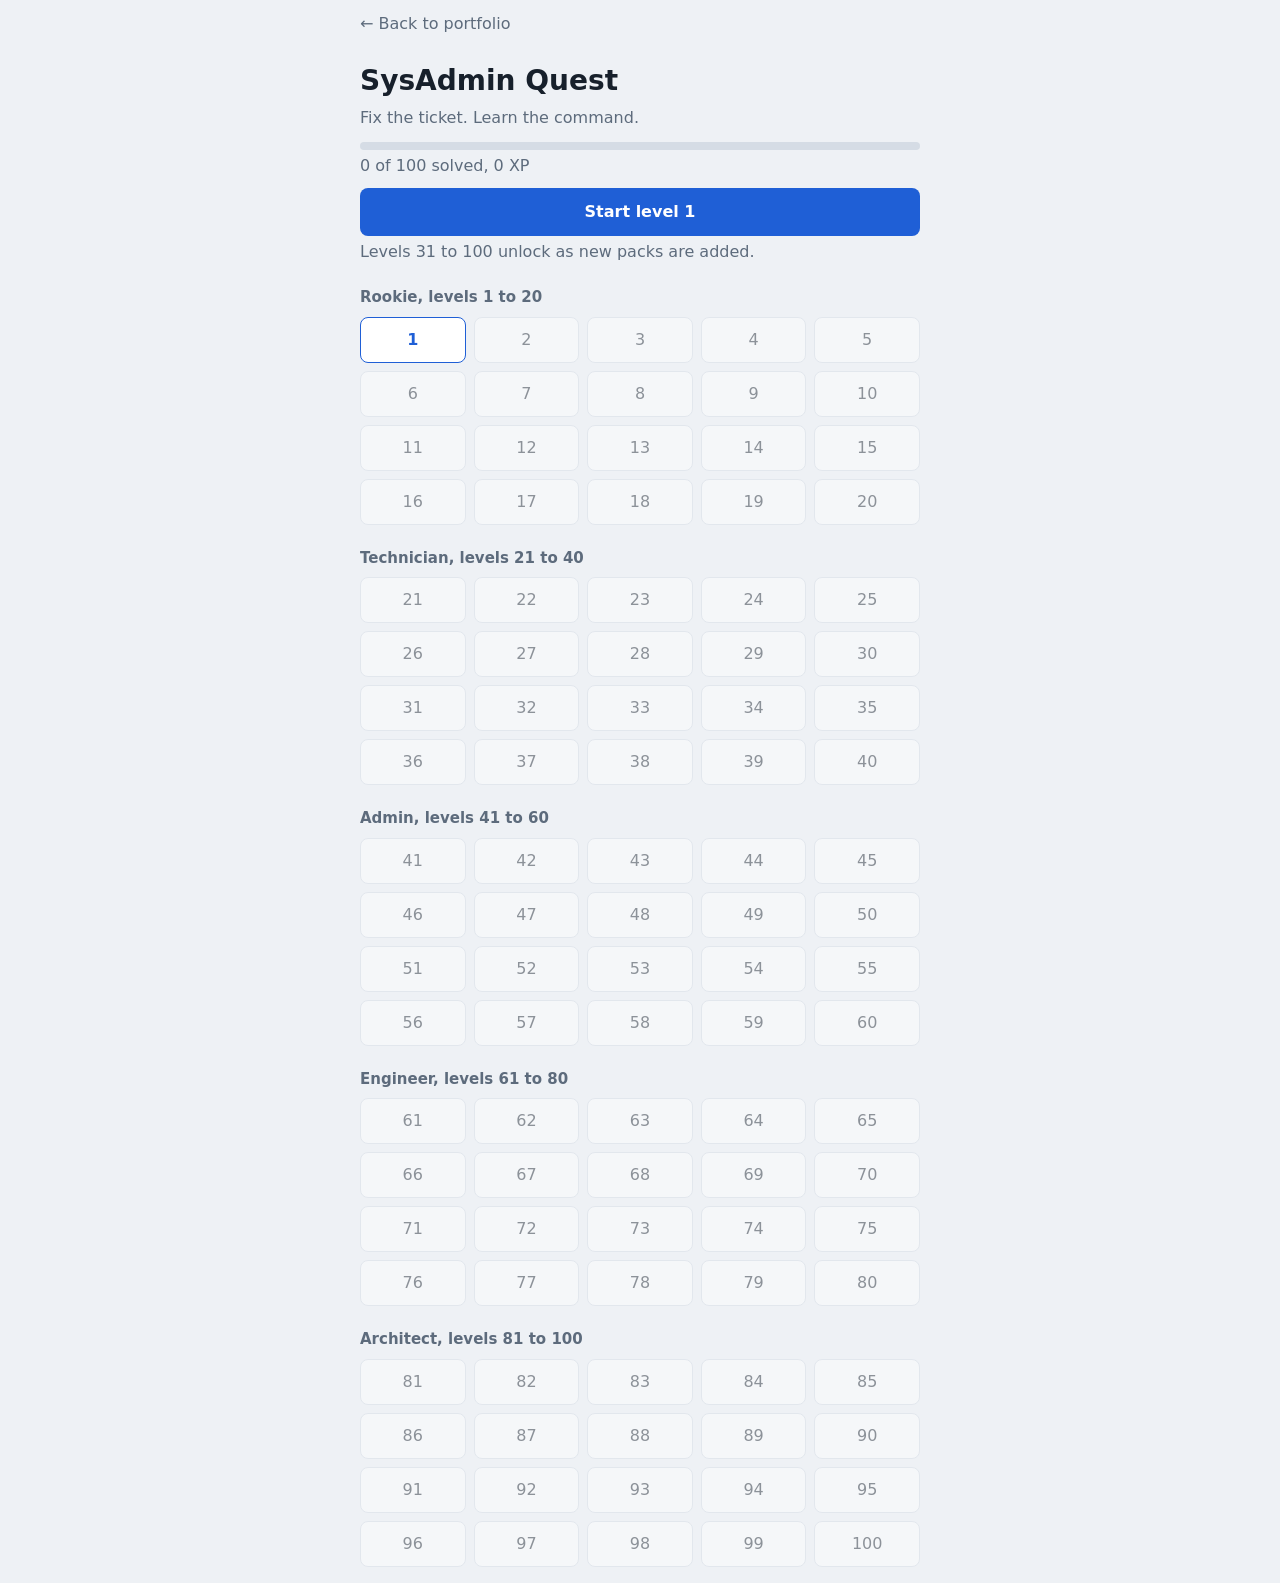
==== sysadmin-quest.html @ b992caf3 "Add files via upload" ====
<!DOCTYPE html>
<html lang="en"><head><meta charset="utf-8">
<meta name="viewport" content="width=device-width, initial-scale=1, viewport-fit=cover">
<title>SysAdmin Quest</title>
<style>
:root{--bg:#eef1f5;--card:#fff;--tx:#17202b;--mu:#5d6b7c;--ac:#1f5fd6;--on:#fff;--ok:#16794a;--okb:#e3f4ea;--bad:#b3261e;--badb:#fbe9e7;--bd:#d5dce5;box-sizing:border-box;padding-top:env(safe-area-inset-top,0px);padding-bottom:env(safe-area-inset-bottom,0px)}
@media (prefers-color-scheme:dark){:root:not([data-theme="light"]){--bg:#10161d;--card:#19222c;--tx:#e8eef5;--mu:#93a3b5;--ac:#6ea4ff;--on:#0b1220;--ok:#5fd394;--okb:#14301f;--bad:#ff8a80;--badb:#35191a;--bd:#2b3745}}
:root[data-theme="dark"]{--bg:#10161d;--card:#19222c;--tx:#e8eef5;--mu:#93a3b5;--ac:#6ea4ff;--on:#0b1220;--ok:#5fd394;--okb:#14301f;--bad:#ff8a80;--badb:#35191a;--bd:#2b3745}
html{scroll-padding-top:env(safe-area-inset-top,0px)}
body{margin:0;background:var(--bg);color:var(--tx);font:16px/1.5 system-ui,-apple-system,"Segoe UI",sans-serif}
#app{max-width:560px;margin:0 auto;padding:16px}
h1{font-size:28px;margin:8px 0 2px}h2{font-size:20px;line-height:1.3;margin:14px 0 10px}
.tier{font-size:15px;font-weight:600;color:var(--mu);margin:22px 0 8px}
.mu{color:var(--mu);margin:4px 0}
.bar{height:8px;border-radius:4px;background:var(--bd);margin:12px 0 4px;overflow:hidden}.bar i{display:block;height:100%;background:var(--ac)}
button{font:inherit;color:inherit;cursor:pointer}
button:focus-visible,input:focus-visible{outline:3px solid var(--ac);outline-offset:2px}
.pri{display:block;width:100%;margin-top:10px;padding:12px 16px;border:0;border-radius:8px;background:var(--ac);color:var(--on);font-weight:600}
.grid{display:grid;grid-template-columns:repeat(5,1fr);gap:8px}
.tile{height:46px;border:1px solid var(--bd);border-radius:8px;background:var(--card)}
.tile.on{border-color:var(--ac);color:var(--ac);font-weight:700}
.tile.ok{background:var(--okb);border-color:var(--ok);color:var(--ok);font-weight:700}
.tile:disabled{opacity:.45;cursor:default}
.back{background:none;border:0;color:var(--mu);padding:8px 0}
.ticket{background:var(--card);border:1px solid var(--bd);border-left:4px solid var(--ac);border-radius:10px;padding:16px}
.meta{font:13px ui-monospace,Menlo,Consolas,monospace;color:var(--mu)}
.sc{margin:10px 0 0;max-width:70ch}
.opt{display:block;width:100%;min-height:48px;margin-top:8px;padding:10px 14px;text-align:left;border:1px solid var(--bd);border-radius:8px;background:var(--bg)}
.opt:disabled{opacity:.45}
input{width:100%;box-sizing:border-box;padding:12px;font:16px ui-monospace,Menlo,Consolas,monospace;color:var(--tx);background:var(--bg);border:1px solid var(--bd);border-radius:8px}
#fb{margin-top:12px;padding:12px;border-radius:8px}#fb:empty{display:none}
.good{border-left:4px solid var(--ok);background:var(--okb)}.bad{border-left:4px solid var(--bad);background:var(--badb)}
.hint{margin-top:12px;padding:10px 14px;border:1px dashed var(--mu);border-radius:8px;background:none}
.hint:disabled{opacity:.5}
.hn{margin:10px 0 0;padding:10px 14px;border-left:4px solid var(--mu);background:var(--card);border-radius:6px}
</style></head>
<body><a href="index.html#apps" style="display:block;max-width:560px;margin:0 auto;padding:12px 16px 0;color:var(--mu);text-decoration:none">← Back to portfolio</a>
<div id="app"></div>
<script>
const T=["Rookie","Technician","Admin","Engineer","Architect"];
// [scenario, question, options or null, correct index or accepted answers, hint, explanation]
const L=[
["A user says the internet is down. Their laptop shows Wi-Fi connected, but no website loads.","What is the best first check?",["Reinstall the browser","Ping the default gateway","Replace the laptop","Reset Active Directory"],1,"Start close to the device and work outward.","Ping the gateway first to prove local connectivity, then test DNS and the internet."],
["You need to test whether a server at 192.168.1.10 answers on the network.","Type the command that sends echo requests to it.",null,["ping 192.168.1.10","ping -c 4 192.168.1.10","ping -n 4 192.168.1.10"],"It uses ICMP echo.","ping checks reachability. Linux needs -c 4 to stop after four packets, Windows uses -n 4."],
["ping 8.8.8.8 works, but ping google.com says it could not find the host.","Which service is most likely broken?",["DHCP","DNS","NTP","SMTP"],1,"Names are not being turned into IP addresses.","IP works but names fail: a name resolution (DNS) problem."],
["A Windows PC has the address 169.254.12.7 and cannot reach anything.","What does this address tell you?",["The DNS cache is full","The DHCP server is down or unreachable","The firewall blocks ICMP","The PC has a static IP"],1,"169.254.x.x is called APIPA.","Windows assigns itself an APIPA address when no DHCP server answers."],
["You need the IP address, subnet mask and gateway of a Windows PC.","Type the console command.",null,["ipconfig","ipconfig /all"],"It starts with ip and ends with config.","ipconfig shows the configuration; /all adds MAC address, DHCP and DNS details."],
["On a Linux server you must list all network interfaces and their IP addresses with the modern tool.","Type the command.",null,["ip a","ip addr","ip address","ip addr show","ip address show"],"It replaced ifconfig.","The ip command (iproute2) replaced ifconfig on modern Linux."],
["A web server is unreachable. The host answers ping, so the network path is fine.","Which port carries HTTPS?",["22","80","443","3389"],2,"Think of the padlock in the browser.","HTTPS uses TCP 443. HTTP is 80, SSH is 22, RDP is 3389."],
["You cannot reach a Linux server with the default remote shell protocol.","Which TCP port does SSH use by default? Type the number.",null,["22"],"It is lower than 25.","SSH listens on TCP 22 unless the admin changed it."],
["Users cannot save files and you suspect a Linux disk is full.","Type the command that shows free space per filesystem in human-readable units.",null,["df -h"],"Disk free, plus the human-readable flag.","df -h lists size, used and available space for each mount."],
["df shows / at 100%. Most data sits somewhere under /var.","Which command summarizes the size of each item in /var?",["ls -l /var","free -m","du -sh /var/*","top"],2,"Disk usage, summarized, human-readable.","du -sh /var/* prints one size per entry so you can drill down."],
["A script fails with Permission denied. ls -l shows -rw-r--r-- for script.sh.","Type the command that makes the file executable.",null,["chmod +x script.sh","chmod u+x script.sh","chmod 744 script.sh","chmod 755 script.sh","chmod 700 script.sh"],"Change mode, add x.","chmod +x sets the execute bit."],
["A file has the permissions rwxr-x---.","What is the numeric (octal) mode? Type it.",null,["750"],"r=4, w=2, x=1 for each group.","rwx=7, r-x=5, ---=0, so the mode is 750."],
["A domain user is locked out after five wrong password tries.","Which tool do you use to unlock the account?",["Task Manager","Event Viewer","Active Directory Users and Computers","Disk Management"],2,"Domain accounts live in the directory.","ADUC lets you unlock accounts and reset passwords."],
["The Print Spooler service stopped and printing is stuck for everyone.","Type the PowerShell command that restarts it (service name: Spooler).",null,["restart-service spooler","restart-service -name spooler"],"Verb-Noun, then the service name.","Restart-Service Spooler fixes the symptom; check the logs to see why it crashed."],
["nginx fails to start after a config edit on a systemd Linux server.","Type the command that shows nginx status with recent log lines.",null,["systemctl status nginx","systemctl status nginx.service"],"systemd has its own control tool.","systemctl status shows the state and last log lines. journalctl -u nginx goes deeper."],
["A user will reproduce an error and you want to watch a log file live.","Which command follows a file as it grows?",["cat /var/log/syslog","tail -f /var/log/syslog","head /var/log/syslog","wc -l /var/log/syslog"],1,"Follow the tail of the file.","tail -f streams new lines as they are written."],
["Two PCs got the same IP address and users see random disconnects.","What is the most likely cause?",["Low disk space","Wrong time zone","A static IP overlaps the DHCP range","Expired license"],2,"Someone typed an address by hand.","Exclude static addresses from the DHCP scope or use reservations."],
["A Windows client holds an outdated DNS record for a server that moved.","Type the command that clears the client DNS cache.",null,["ipconfig /flushdns"],"ipconfig with a flush switch.","/flushdns empties the resolver cache so a fresh lookup happens."],
["Websites are slow and you want to see every router hop to example.com.","Type the Windows command that traces the route.",null,["tracert example.com"],"Trace plus route, without the e.","tracert (Windows) and traceroute (Linux) show each hop and its delay."],
["A server clock is 10 minutes off and Kerberos logins start failing.","Which protocol keeps clocks in sync?",["SNMP","LDAP","FTP","NTP"],3,"Network Time ...","Kerberos tolerates only a few minutes of drift, so fix time with NTP."],
["User alice must join the existing Linux group docker without losing her other groups.","Type the usermod command (append to groups).",null,["usermod -ag docker alice","usermod -a -g docker alice","gpasswd -a alice docker"],"Append (-a) to Groups (-G).","Without -a, usermod -G replaces every other group membership."],
["A backup job reports success, but nobody has ever tested a restore.","What is the best next step?",["Delete old backups","Run a test restore","Disable the job","Nothing, success means it works"],1,"A backup is only proven by restoring.","Regular restore tests prove backups are usable."],
["An app server cannot reach its database server on port 3306.","Which command tests the TCP port from the Linux app server?",["df -h","chmod 755","nc -vz dbserver 3306","useradd dbserver"],2,"Netcat can probe a port without sending data.","nc -vz attempts a TCP connection. On Windows use Test-NetConnection -Port."],
["A VM drops to an emergency shell after a disk was removed. /etc/fstab still lists that disk.","What is the most likely fix?",["Change the DNS server","Raise the RAM","Correct or comment out the bad /etc/fstab entry","Replace the CPU"],2,"Boot mounts everything the file lists.","A bad fstab line blocks boot. Fix the line, or add nofail, then reboot."],
["A Linux server is slow and the load is high.","Type the classic command for a live view of CPU and memory by process.",null,["top","htop"],"Three letters.","top and htop show live per-process CPU and memory use."],
["After an update a Windows service no longer starts.","Which Event Viewer log holds service start failures?",["Applications and Services Logs → Media","Setup log (installation only)","Windows Logs → System","Security → Audit only"],2,"The operating system itself, not an app.","The Service Control Manager writes start failures to the System log."],
["You planned a /24 network.","How many usable host addresses does it have? Type the number.",null,["254"],"256 minus network and broadcast.","2^8 = 256, minus 2 reserved addresses = 254."],
["A firewall rule must allow remote desktop to a Windows server.","Which TCP port is RDP? Type the number.",null,["3389"],"Four digits, starting with 3.","RDP uses TCP 3389. Expose it to the internet only behind a VPN."],
["A Windows client keeps an old DHCP lease and needs a fresh address.","Type the command that requests a new lease.",null,["ipconfig /renew"],"ipconfig, renew.","Use /release first if needed, then /renew."],
["Users are locked out of SSH after you edited the sshd config and restarted it.","What should you do before restarting sshd next time?",["Reboot the server","Delete known_hosts","Disable the firewall","Test the config with sshd -t and keep a second session open"],3,"Do not lock yourself out.","sshd -t validates the syntax, and an open session lets you roll back."]
];
let S={d:{}};try{S=JSON.parse(localStorage.getItem("saq")||"")||S}catch(e){}
const sv=()=>{try{localStorage.setItem("saq",JSON.stringify(S))}catch(e){}};
const $=id=>document.getElementById(id);
const norm=s=>s.toLowerCase().replace(/\s+/g," ").trim();
let cur=0,tries=0,hint=0;
function home(){
 const done=Object.keys(S.d).length,xp=Object.values(S.d).reduce((a,b)=>a+b,0);
 let nxt=1;while(S.d[nxt]&&nxt<=L.length)nxt++;
 let h=`<h1>SysAdmin Quest</h1><p class="mu">Fix the ticket. Learn the command.</p><div class="bar"><i style="width:${done}%"></i></div><p class="mu">${done} of 100 solved, ${xp} XP</p>`;
 h+=nxt<=L.length?`<button class="pri" onclick="go(${nxt})">${done?"Continue with":"Start"} level ${nxt}</button>`:`<p>You cleared every available level.</p>`;
 if(L.length<100)h+=`<p class="mu">Levels ${L.length+1} to 100 unlock as new packs are added.</p>`;
 for(let t=0;t<5;t++){h+=`<div class="tier">${T[t]}, levels ${t*20+1} to ${t*20+20}</div><div class="grid">`;
  for(let i=t*20+1;i<=t*20+20;i++){const ok=!!S.d[i],av=i<=L.length&&(i==1||S.d[i-1]);
   h+=`<button class="tile ${ok?"ok":av?"on":""}" ${av||ok?`onclick="go(${i})"`:"disabled"}>${i}</button>`}
  h+="</div>"}
 $("app").innerHTML=h;scrollTo(0,0)}
function go(n){cur=n;tries=0;hint=0;const q=L[n-1];
 let h=`<button class="back" onclick="home()">← All levels</button><div class="ticket"><div class="meta">Ticket #${String(n).padStart(3,"0")} (${T[Math.floor((n-1)/20)]})</div><p class="sc">${q[0]}</p><h2>${q[1]}</h2><div id="ans">`;
 if(q[2])h+=q[2].map((o,i)=>`<button class="opt" onclick="pick(${i},this)">${o}</button>`).join("");
 else h+=`<input id="in" autocomplete="off" autocapitalize="off" autocorrect="off" spellcheck="false" placeholder="Type your answer" onkeydown="if(event.key==='Enter')chk()"><button class="pri" onclick="chk()">Check answer</button>`;
 h+=`</div><div id="fb" role="status"></div></div><button class="hint" id="hb" onclick="hnt()">Show hint (−30 XP)</button><div id="hn"></div>`;
 $("app").innerHTML=h;scrollTo(0,0)}
function hnt(){hint=1;$("hn").innerHTML=`<p class="hn">${L[cur-1][4]}</p>`;$("hb").disabled=true}
function win(){const xp=Math.max(10,100-hint*30-tries*10);S.d[cur]=Math.max(S.d[cur]||0,xp);sv();
 $("fb").className="good";
 $("fb").innerHTML=`<b>Solved, +${xp} XP.</b> ${L[cur-1][5]}`+(cur<L.length?`<button class="pri" onclick="go(${cur+1})">Next level</button>`:`<button class="pri" onclick="home()">Back to levels</button>`);
 document.querySelectorAll("#ans button,#ans input").forEach(e=>e.disabled=true)}
function bad(){tries++;$("fb").className="bad";$("fb").textContent="Not quite. Re-read the scenario or use the hint."}
function pick(i,b){if(i===L[cur-1][3])win();else{b.disabled=true;bad()}}
function chk(){const v=norm($("in").value);if(!v)return;L[cur-1][3].some(a=>norm(a)===v)?win():bad()}
home();
</script></body></html>
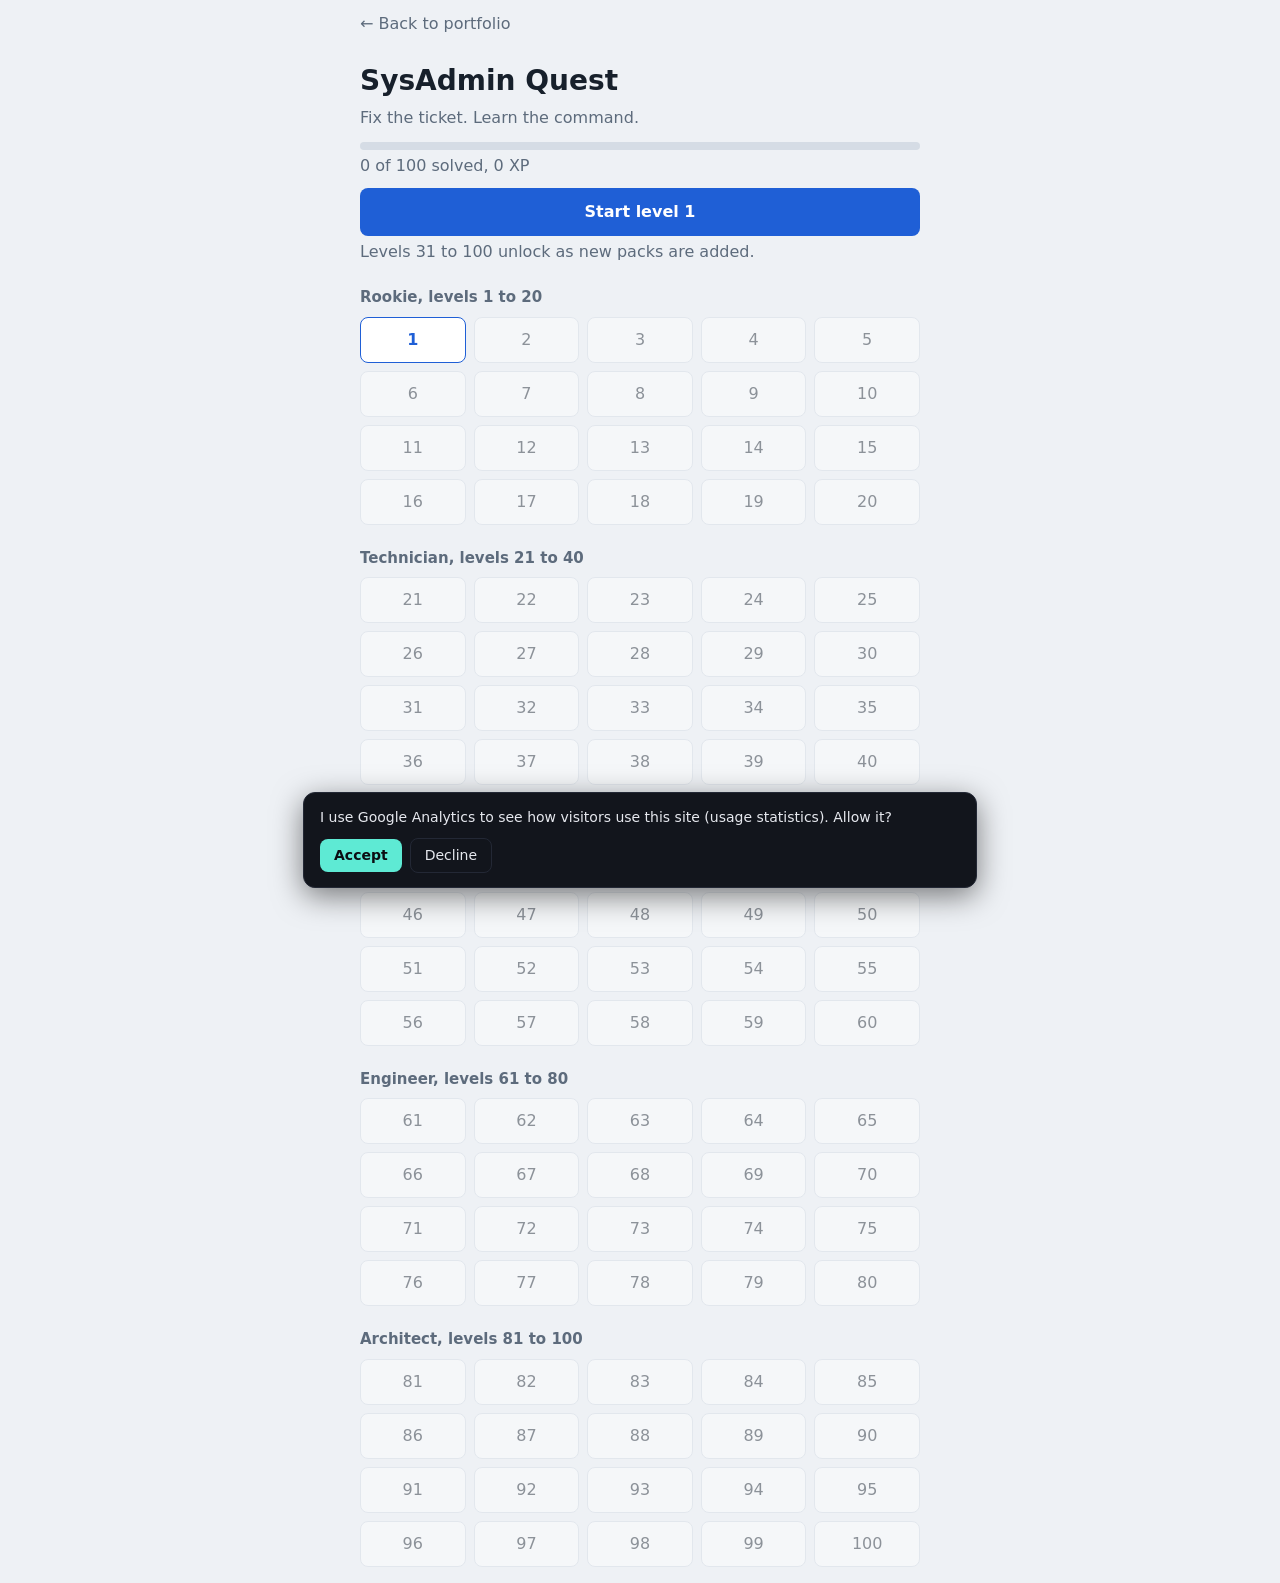
==== commit f25ffac4: "Add files via upload" ====
--- a/sysadmin-quest.html
+++ b/sysadmin-quest.html
@@ -1,5 +1,6 @@
 <!DOCTYPE html>
-<html lang="en"><head><meta charset="utf-8">
+<html lang="en"><head>
+  <script src="analytics.js" defer></script><meta charset="utf-8">
 <meta name="viewport" content="width=device-width, initial-scale=1, viewport-fit=cover">
 <title>SysAdmin Quest</title>
 <style>
